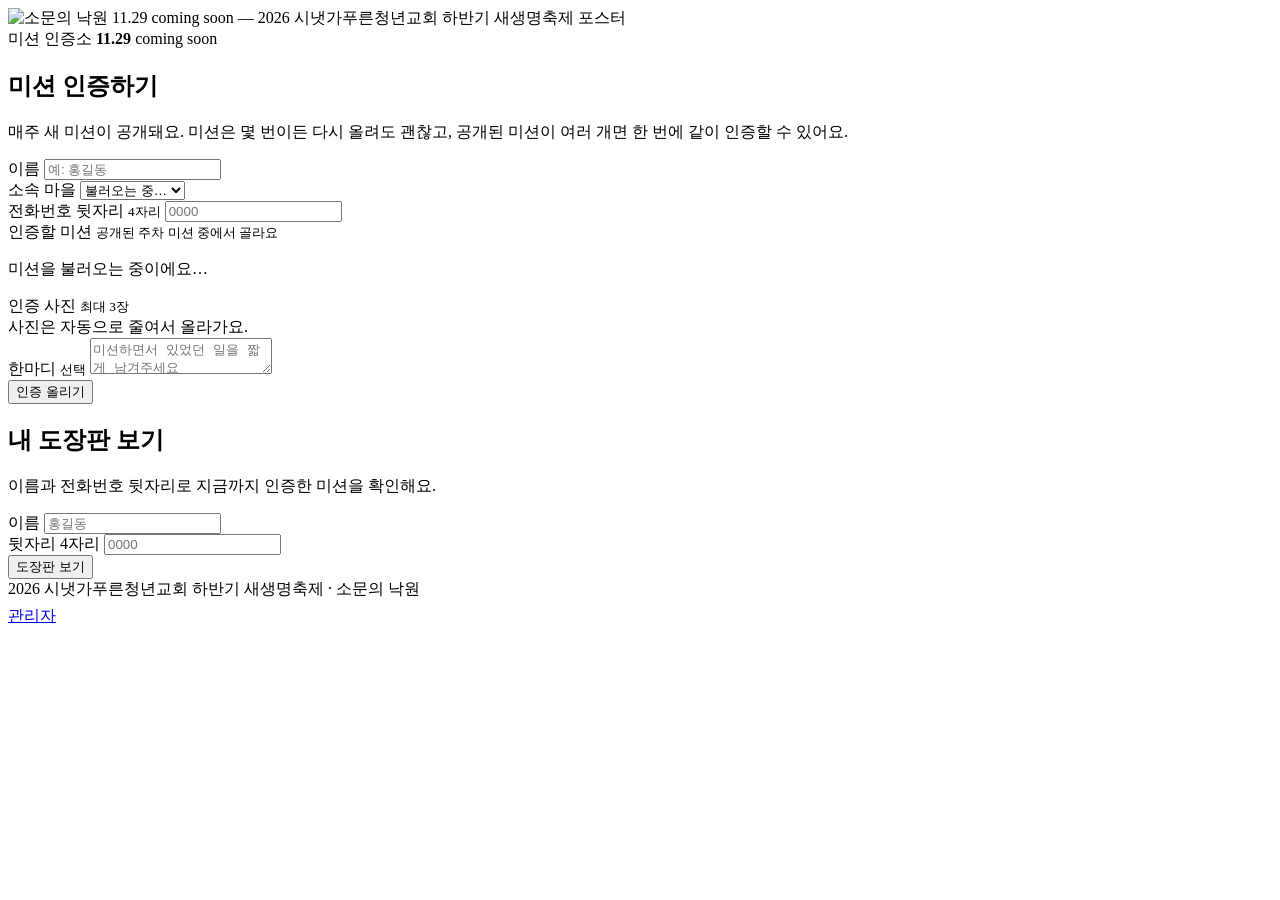
==== index.html @ 352de070 "Add files via upload" ====
<!doctype html>
<html lang="ko">
<head>
<meta charset="utf-8">
<meta name="viewport" content="width=device-width, initial-scale=1, viewport-fit=cover">
<title>소문의 낙원 미션 인증</title>
<meta name="claude:viewport-fit-sides" content="cover">
<meta name="description" content="2026 시냇가푸른청년교회 하반기 새생명축제 '소문의 낙원' 미션 인증">
<meta property="og:title" content="소문의 낙원 미션 인증">
<meta property="og:description" content="새생명축제 미션 사진을 올려 인증해주세요. 11.29 coming soon">
<meta property="og:image" content="assets/poster-sm.jpg">
<meta name="theme-color" content="#2e4a1d">
<link rel="preconnect" href="https://fonts.googleapis.com">
<link rel="preconnect" href="https://fonts.gstatic.com" crossorigin>
<link rel="stylesheet" href="https://fonts.googleapis.com/css2?family=Gaegu:wght@400;700&family=Gowun+Dodum&family=IBM+Plex+Sans+KR:wght@400;600&display=swap">
<link rel="stylesheet" href="assets/style.css">
</head>
<body>

<div class="demo-bar" id="demoBar" hidden>미리보기 모드예요. 올린 내용은 저장되지 않아요.</div>

<header class="hero">
  <img class="hero-poster" src="assets/poster.jpg" alt="소문의 낙원 11.29 coming soon — 2026 시냇가푸른청년교회 하반기 새생명축제 포스터" width="1600" height="900">
  <div class="wrap hero-strip">
    <span class="t">미션 인증소</span>
    <span class="d" id="dday"><b>11.29</b> coming soon</span>
  </div>
</header>

<main class="wrap">

  <h2 class="sec-title"><span id="d-sun"></span>미션 인증하기</h2>
  <p class="sec-lead">매주 새 미션이 공개돼요. 미션은 몇 번이든 다시 올려도 괜찮고, 공개된 미션이 여러 개면 한 번에 같이 인증할 수 있어요.</p>

  <form class="paper" id="form" novalidate>
    <div class="fields">
      <div class="field">
        <label class="label" for="name">이름</label>
        <input class="input" id="name" name="name" autocomplete="name" placeholder="예: 홍길동" maxlength="20" required>
      </div>
      <div class="row-2">
        <div class="field">
          <label class="label" for="village">소속 마을</label>
          <select class="select" id="village" name="village" required>
            <option value="">불러오는 중…</option>
          </select>
          <input class="input" id="villageText" name="villageText" placeholder="마을 이름" maxlength="20" hidden>
        </div>
        <div class="field">
          <label class="label" for="phone4">전화번호 뒷자리 <small>4자리</small></label>
          <input class="input" id="phone4" name="phone4" inputmode="numeric" pattern="[0-9]{4}" maxlength="4" placeholder="0000" autocomplete="off" required>
        </div>
      </div>

      <div class="field">
        <div class="label" id="missionLabel">인증할 미션 <small>공개된 주차 미션 중에서 골라요</small></div>
        <div class="missions" id="missions" role="group" aria-labelledby="missionLabel">
          <p class="hint">미션을 불러오는 중이에요…</p>
        </div>
        <div class="picked-count" id="pickedCount" aria-live="polite"></div>
      </div>

      <div class="field">
        <div class="label" id="photoLabel">인증 사진 <small id="photoMax">최대 3장</small></div>
        <div class="photos" id="photos" aria-labelledby="photoLabel"></div>
        <input type="file" id="fileInput" accept="image/*" multiple hidden>
        <span class="hint">사진은 자동으로 줄여서 올라가요.</span>
      </div>

      <div class="field">
        <label class="label" for="message">한마디 <small>선택</small></label>
        <textarea class="textarea" id="message" name="message" maxlength="200" placeholder="미션하면서 있었던 일을 짧게 남겨주세요"></textarea>
      </div>

      <div class="err-msg" id="formErr" role="alert"></div>
      <button class="btn btn-main" id="submitBtn" type="submit">인증 올리기</button>
    </div>
  </form>

  <section class="paper done" id="done" hidden aria-live="polite">
    <div class="stamp">인증<small>접수 완료</small></div>
    <h3 id="doneTitle">소문이 퍼지고 있어요!</h3>
    <p id="doneText">관리자가 확인하면 승인 도장이 찍혀요.</p>
    <div class="mini-stamps" id="doneStamps"></div>
    <button class="btn" type="button" id="againBtn">다른 미션 또 인증하기</button>
  </section>

  <h2 class="sec-title"><span id="d-crown"></span>내 도장판 보기</h2>
  <p class="sec-lead">이름과 전화번호 뒷자리로 지금까지 인증한 미션을 확인해요.</p>

  <form class="paper" id="myForm" novalidate>
    <div class="fields">
      <div class="row-2">
        <div class="field">
          <label class="label" for="myName">이름</label>
          <input class="input" id="myName" autocomplete="name" placeholder="홍길동" maxlength="20">
        </div>
        <div class="field">
          <label class="label" for="myPhone">뒷자리 4자리</label>
          <input class="input" id="myPhone" inputmode="numeric" maxlength="4" placeholder="0000" autocomplete="off">
        </div>
      </div>
      <button class="btn" type="submit" id="myBtn">도장판 보기</button>
      <div id="myResult"></div>
    </div>
  </form>

</main>

<footer class="foot">
  <div class="wrap">
    <div class="doodles" id="footDoodles"></div>
    <div>2026 시냇가푸른청년교회 하반기 새생명축제 · 소문의 낙원</div>
    <div style="margin-top:6px"><a href="admin.html">관리자</a></div>
  </div>
</footer>

<script src="config.js"></script>
<script src="assets/common.js"></script>
<script src="assets/app.js"></script>
</body>
</html>
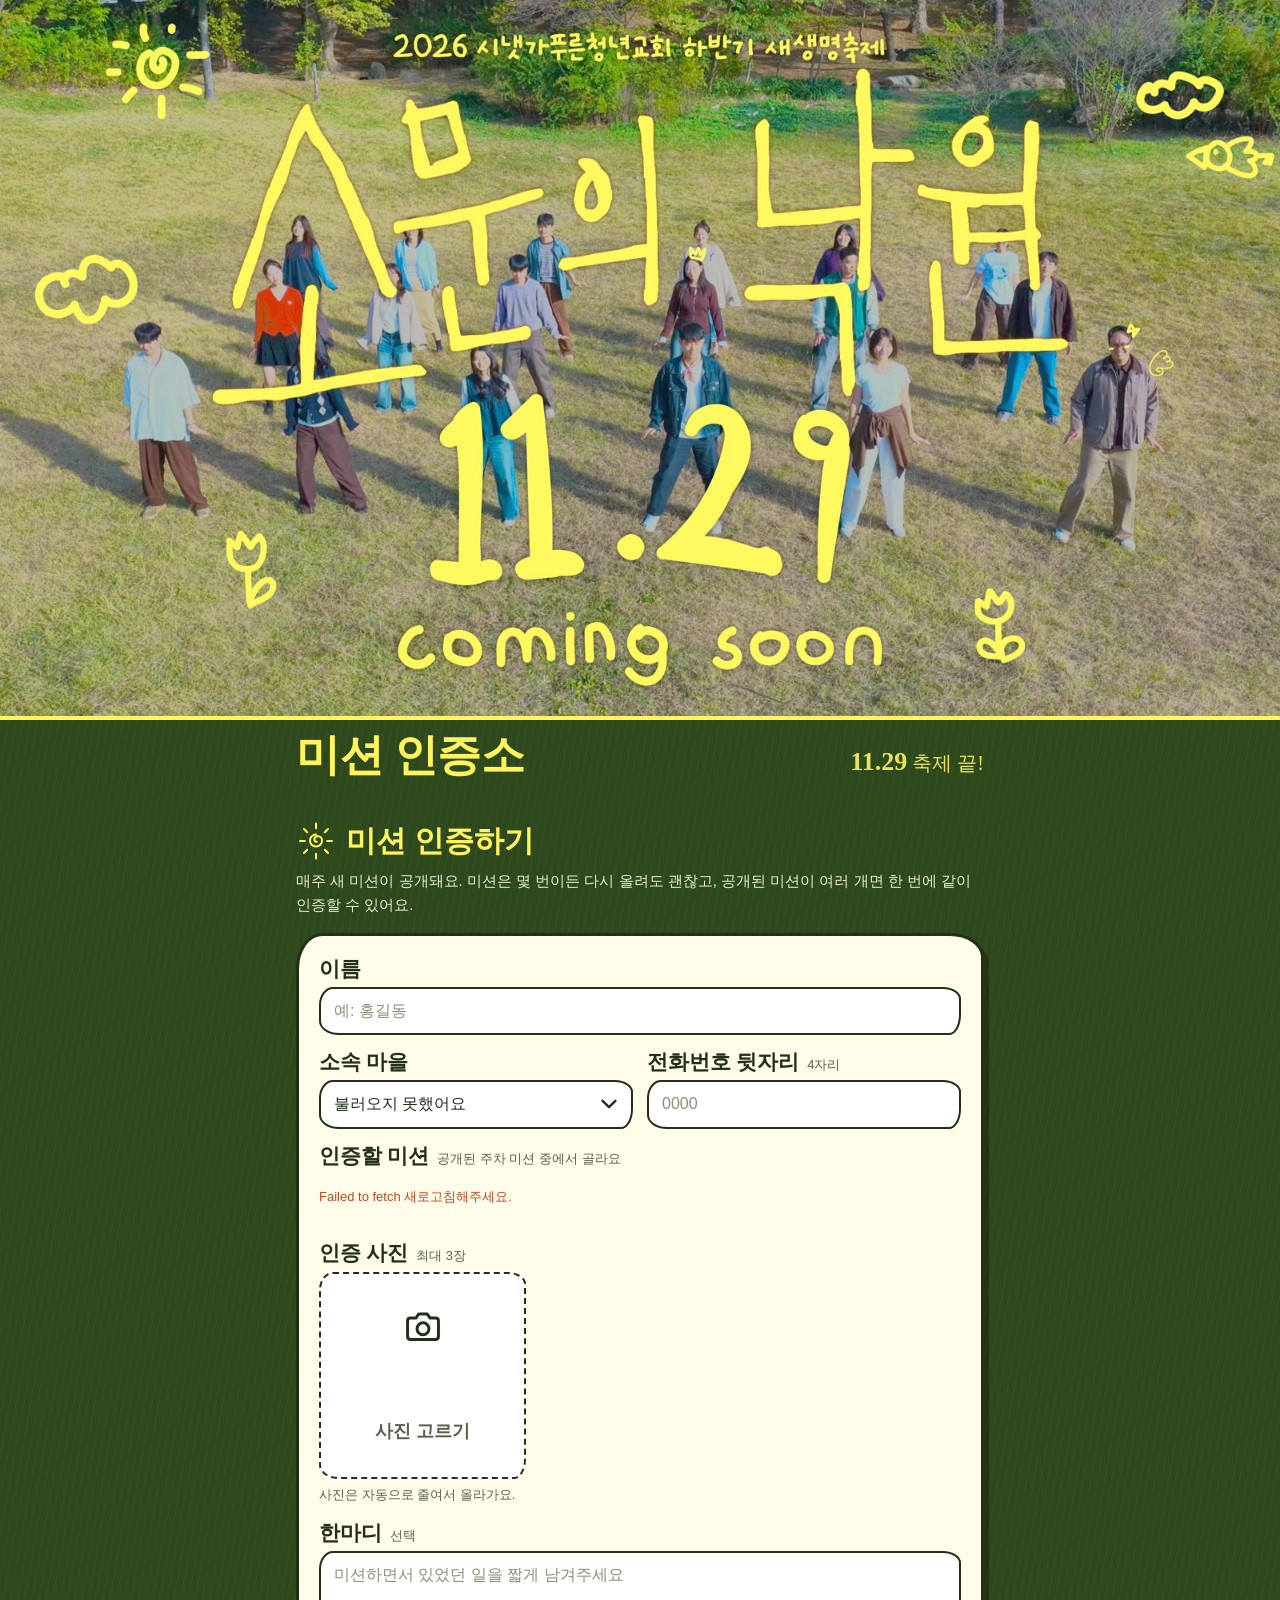
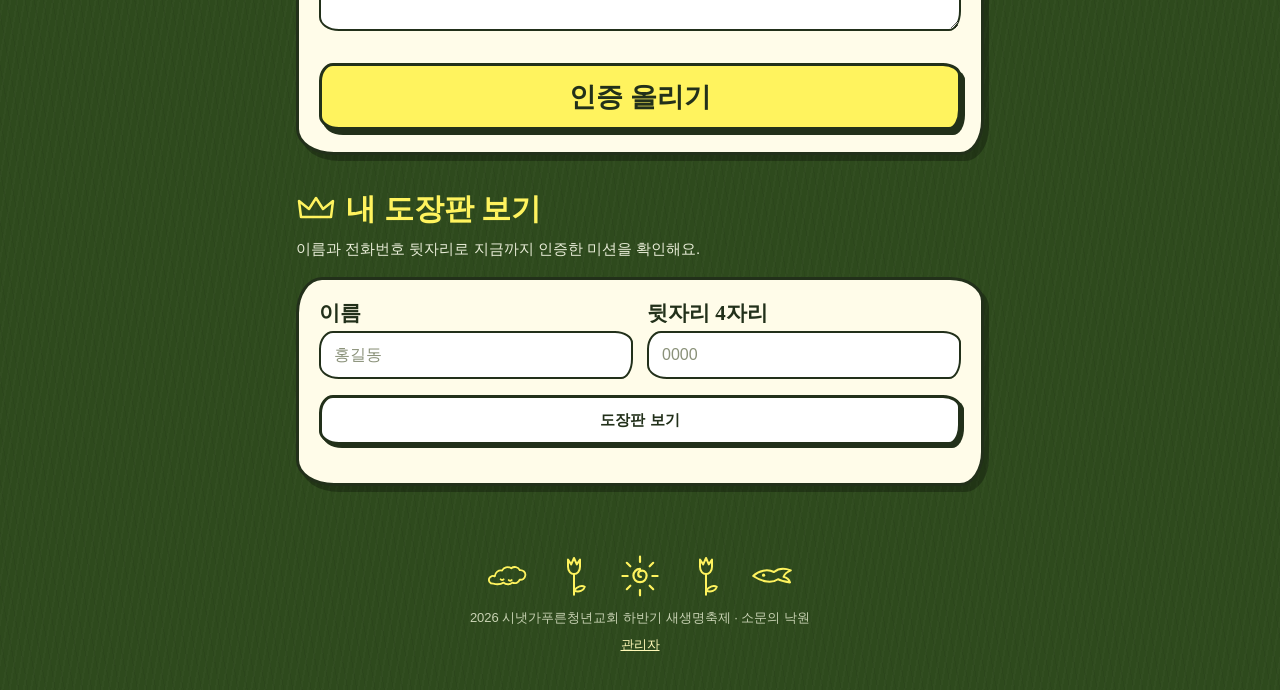
==== commit a0fb1d42: "Add files via upload" ====
--- a/index.html
+++ b/index.html
@@ -8,19 +8,19 @@
 <meta name="description" content="2026 시냇가푸른청년교회 하반기 새생명축제 '소문의 낙원' 미션 인증">
 <meta property="og:title" content="소문의 낙원 미션 인증">
 <meta property="og:description" content="새생명축제 미션 사진을 올려 인증해주세요. 11.29 coming soon">
-<meta property="og:image" content="assets/poster-sm.jpg">
+<meta property="og:image" content="poster-sm.jpg">
 <meta name="theme-color" content="#2e4a1d">
 <link rel="preconnect" href="https://fonts.googleapis.com">
 <link rel="preconnect" href="https://fonts.gstatic.com" crossorigin>
 <link rel="stylesheet" href="https://fonts.googleapis.com/css2?family=Gaegu:wght@400;700&family=Gowun+Dodum&family=IBM+Plex+Sans+KR:wght@400;600&display=swap">
-<link rel="stylesheet" href="assets/style.css">
+<link rel="stylesheet" href="style.css">
 </head>
 <body>
 
 <div class="demo-bar" id="demoBar" hidden>미리보기 모드예요. 올린 내용은 저장되지 않아요.</div>
 
 <header class="hero">
-  <img class="hero-poster" src="assets/poster.jpg" alt="소문의 낙원 11.29 coming soon — 2026 시냇가푸른청년교회 하반기 새생명축제 포스터" width="1600" height="900">
+  <img class="hero-poster" src="poster.jpg" alt="소문의 낙원 11.29 coming soon — 2026 시냇가푸른청년교회 하반기 새생명축제 포스터" width="1600" height="900">
   <div class="wrap hero-strip">
     <span class="t">미션 인증소</span>
     <span class="d" id="dday"><b>11.29</b> coming soon</span>
@@ -116,7 +116,7 @@
 </footer>
 
 <script src="config.js"></script>
-<script src="assets/common.js"></script>
-<script src="assets/app.js"></script>
+<script src="common.js"></script>
+<script src="app.js"></script>
 </body>
 </html>
--- a/style.css
+++ b/style.css
@@ -0,0 +1,417 @@
+/* 소문의 낙원 — 잔디밭 위 노란 마커 낙서.
+   Layout: 포스터 히어로 → 종이 카드(손그림 테두리)가 잔디 위에 놓인 한 줄 흐름. */
+:root {
+  --grass: #2e4a1d;          /* 그늘진 잔디 */
+  --grass-2: #3b5c25;        /* 햇빛 든 잔디 */
+  --grass-line: #4f7231;
+  --marker: #fff35e;         /* 포스터의 노란 마커 */
+  --marker-soft: #fff9b8;
+  --paper: #fffce9;          /* 카드 종이 */
+  --paper-2: #f5f0d2;
+  --ink: #22301a;            /* 진한 잉크 */
+  --ink-2: #56624a;
+  --ink-3: #8a9179;
+  --ok: #2f7d3a;
+  --ok-bg: #dff0d6;
+  --wait: #9a6b00;
+  --wait-bg: #fff1bf;
+  --no: #c4471f;             /* 주황 가디건 */
+  --no-bg: #fbe1d6;
+
+  --font-hand: "Gaegu", "Gamja Flower", "Apple SD Gothic Neo", "Malgun Gothic", cursive;
+  --font-body: "Gowun Dodum", "Apple SD Gothic Neo", "Malgun Gothic", "Noto Sans KR", sans-serif;
+  --font-data: "IBM Plex Sans KR", "Apple SD Gothic Neo", "Malgun Gothic", sans-serif;
+
+  --sketch: 26px 34px 24px 38px / 36px 24px 34px 26px;
+  --sketch-sm: 14px 18px 12px 20px / 18px 12px 20px 14px;
+  color-scheme: light;
+}
+
+* { box-sizing: border-box; }
+[hidden] { display: none !important; }
+html { -webkit-text-size-adjust: 100%; }
+body {
+  margin: 0;
+  background-color: var(--grass);
+  background-image:
+    radial-gradient(1200px 500px at 20% -10%, rgba(255, 243, 94, .10), transparent 60%),
+    repeating-linear-gradient(100deg, rgba(255,255,255,.018) 0 2px, transparent 2px 7px),
+    repeating-linear-gradient(80deg, rgba(0,0,0,.05) 0 1px, transparent 1px 9px);
+  color: var(--ink);
+  font-family: var(--font-body);
+  font-size: 16px;
+  line-height: 1.6;
+}
+img { max-width: 100%; display: block; }
+button, input, select, textarea { font: inherit; color: inherit; }
+:focus-visible { outline: 3px dashed var(--marker); outline-offset: 3px; }
+
+.wrap {
+  width: 100%;
+  max-width: 720px;
+  margin: 0 auto;
+  padding-left: max(16px, env(safe-area-inset-left, 0px));
+  padding-right: max(16px, env(safe-area-inset-right, 0px));
+}
+
+/* ---------- 데모 배너 ---------- */
+.demo-bar {
+  background: var(--marker);
+  color: var(--ink);
+  font-size: 13px;
+  text-align: center;
+  padding-block: 6px;
+  padding-left: max(16px, env(safe-area-inset-left, 0px));
+  padding-right: max(16px, env(safe-area-inset-right, 0px));
+}
+
+/* ---------- 히어로 ---------- */
+.hero { position: relative; }
+.hero-poster {
+  width: 100%;
+  height: auto;
+  aspect-ratio: 16 / 9;
+  max-width: 100%;
+  object-fit: cover;
+  border-bottom: 4px solid var(--marker);
+}
+.hero-strip {
+  display: flex;
+  flex-wrap: wrap;
+  align-items: baseline;
+  justify-content: space-between;
+  gap: 4px 16px;
+  padding-block: 14px 4px;
+  color: var(--marker);
+  font-family: var(--font-hand);
+}
+.hero-strip .t { font-size: clamp(30px, 7vw, 44px); font-weight: 700; line-height: 1; letter-spacing: -.5px; }
+.hero-strip .d { font-size: 20px; opacity: .9; }
+.hero-strip .d b { font-size: 26px; }
+
+/* ---------- 낙서 ---------- */
+.doodle { color: var(--marker); display: inline-block; pointer-events: none; }
+.doodle svg { width: 100%; height: 100%; display: block; overflow: visible; }
+
+/* ---------- 섹션 제목 ---------- */
+.sec-title {
+  display: flex;
+  align-items: center;
+  gap: 10px;
+  margin: 34px 0 14px;
+  font-family: var(--font-hand);
+  font-weight: 700;
+  font-size: 30px;
+  line-height: 1.1;
+  color: var(--marker);
+  text-wrap: balance;
+}
+.sec-title .doodle { width: 40px; height: 40px; flex: none; }
+.sec-lead { color: #e9edd8; margin: -6px 0 16px; font-size: 15px; }
+
+/* ---------- 종이 카드 ---------- */
+.paper {
+  background: var(--paper);
+  border: 3px solid var(--ink);
+  border-radius: var(--sketch);
+  box-shadow: 5px 6px 0 rgba(0, 0, 0, .28);
+  padding: 22px 20px;
+}
+.paper + .paper { margin-top: 18px; }
+
+/* ---------- 폼 ---------- */
+.field { display: grid; gap: 6px; }
+.fields { display: grid; gap: 16px; }
+.row-2 { display: grid; grid-template-columns: 1fr 1fr; gap: 14px; }
+@media (max-width: 460px) { .row-2 { grid-template-columns: 1fr; } }
+.label {
+  font-family: var(--font-hand);
+  font-weight: 700;
+  font-size: 21px;
+  line-height: 1.1;
+  display: flex;
+  align-items: baseline;
+  gap: 8px;
+}
+.label small { font-family: var(--font-body); font-weight: 400; font-size: 13px; color: var(--ink-2); }
+.input, .select, .textarea {
+  width: 100%;
+  min-width: 0;
+  background: #fff;
+  color: var(--ink);
+  border: 2.5px solid var(--ink);
+  border-radius: var(--sketch-sm);
+  padding: 11px 13px;
+  font-size: 16px;
+  line-height: 1.4;
+  appearance: none;
+}
+.select {
+  background-image: url("data:image/svg+xml,%3Csvg xmlns='http://www.w3.org/2000/svg' viewBox='0 0 20 12'%3E%3Cpath d='M2 2 L10 10 L18 2' fill='none' stroke='%2322301a' stroke-width='3' stroke-linecap='round' stroke-linejoin='round'/%3E%3C/svg%3E");
+  background-repeat: no-repeat;
+  background-position: right 14px center;
+  background-size: 16px 10px;
+  padding-right: 40px;
+}
+.textarea { min-height: 80px; resize: vertical; }
+.input::placeholder, .textarea::placeholder { color: var(--ink-3); }
+.input:focus, .select:focus, .textarea:focus { outline: none; box-shadow: 0 0 0 4px var(--marker); }
+.hint { font-size: 13px; color: var(--ink-2); }
+.err-msg { font-size: 13px; color: var(--no); min-height: 0; }
+
+/* ---------- 미션 타일 ---------- */
+.missions { display: grid; gap: 10px; }
+.mission {
+  position: relative;
+  display: grid;
+  grid-template-columns: 52px 1fr 28px;
+  align-items: center;
+  gap: 12px;
+  padding: 12px 14px;
+  background: #fff;
+  border: 2.5px solid var(--ink);
+  border-radius: var(--sketch-sm);
+  cursor: pointer;
+  transition: transform .15s ease, background-color .15s ease;
+  user-select: none;
+}
+.mission:nth-child(odd) { transform: rotate(-.4deg); }
+.mission:nth-child(even) { transform: rotate(.35deg); }
+.mission:hover { transform: rotate(0) translateY(-1px); }
+.mission input { position: absolute; opacity: 0; pointer-events: none; }
+.mission .num {
+  width: 52px; height: 52px;
+  display: grid; place-items: center;
+  font-family: var(--font-hand);
+  font-weight: 700;
+  font-size: 32px;
+  line-height: 1;
+  border: 2.5px solid var(--ink);
+  border-radius: 50% 46% 52% 48% / 48% 52% 46% 50%;
+  background: var(--paper);
+}
+.mission .txt { min-width: 0; }
+.mission .wk { display: block; font-size: 12px; font-weight: 700; letter-spacing: .3px; color: var(--ink-2); line-height: 1.2; margin-bottom: 2px; }
+.mission .mt { font-weight: 700; font-size: 16px; line-height: 1.35; }
+.mission .md { font-size: 13.5px; color: var(--ink-2); line-height: 1.45; margin-top: 2px; }
+.mission .chk {
+  width: 28px; height: 28px;
+  border: 2.5px solid var(--ink);
+  border-radius: 7px 9px 6px 10px;
+  display: grid; place-items: center;
+  background: #fff;
+}
+.mission .chk svg { width: 20px; height: 20px; opacity: 0; transform: scale(.4); transition: .18s ease; }
+.mission.on { background: var(--marker); }
+.mission.on .num { background: var(--ink); color: var(--marker); }
+.mission.on .chk { background: var(--ink); }
+.mission.on .chk svg { opacity: 1; transform: scale(1); color: var(--marker); }
+.mission:has(input:focus-visible) { outline: 3px dashed var(--ink); outline-offset: 3px; }
+.mission.locked {
+  cursor: not-allowed;
+  border-style: dashed;
+  border-color: var(--ink-3);
+  color: var(--ink-3);
+  background: repeating-linear-gradient(135deg, var(--paper) 0 10px, var(--paper-2) 10px 20px);
+}
+.mission.locked:hover { transform: none; }
+.mission.locked .num { border-color: var(--ink-3); border-style: dashed; background: transparent; }
+.mission.locked .wk, .mission.locked .md { color: var(--ink-3); }
+.mission.locked .chk { border: 0; background: transparent; }
+.mission.locked .chk .doodle { color: var(--ink-3); width: 26px; height: 30px; }
+.picked-count { font-family: var(--font-hand); font-size: 19px; font-weight: 700; }
+
+/* ---------- 사진 ---------- */
+.photos { display: grid; grid-template-columns: repeat(3, minmax(0, 1fr)); gap: 10px; }
+.slot {
+  position: relative;
+  aspect-ratio: 1 / 1;
+  max-width: 100%;
+  border: 2.5px dashed var(--ink);
+  border-radius: var(--sketch-sm);
+  background: #fff;
+  overflow: hidden;
+}
+.slot.add {
+  display: grid;
+  place-items: center;
+  cursor: pointer;
+  color: var(--ink-2);
+  text-align: center;
+  font-family: var(--font-hand);
+  font-size: 18px;
+  font-weight: 700;
+  line-height: 1.1;
+}
+.slot.add:hover { background: var(--marker-soft); }
+.slot.add .doodle { color: var(--ink); width: 38px; height: 38px; margin: 0 auto 4px; }
+.slot img { width: 100%; height: 100%; object-fit: cover; }
+.slot.filled { border-style: solid; }
+.slot .x {
+  position: absolute; top: 6px; right: 6px;
+  width: 30px; height: 30px;
+  border-radius: 50%;
+  border: 2px solid var(--ink);
+  background: var(--paper);
+  color: var(--ink);
+  display: grid; place-items: center;
+  cursor: pointer;
+  font-size: 18px; line-height: 1;
+}
+.slot .busy { position: absolute; inset: 0; display: grid; place-items: center; background: rgba(255,252,233,.8); font-size: 13px; }
+
+/* ---------- 버튼 ---------- */
+.btn {
+  display: inline-flex;
+  align-items: center;
+  justify-content: center;
+  gap: 8px;
+  border: 3px solid var(--ink);
+  border-radius: var(--sketch-sm);
+  background: #fff;
+  color: var(--ink);
+  padding: 10px 18px;
+  font-weight: 700;
+  font-size: 15px;
+  cursor: pointer;
+  text-decoration: none;
+  box-shadow: 3px 3px 0 var(--ink);
+  transition: transform .1s ease, box-shadow .1s ease;
+}
+.btn:active { transform: translate(2px, 2px); box-shadow: 1px 1px 0 var(--ink); }
+.btn[disabled] { opacity: .55; cursor: not-allowed; }
+.btn-main {
+  width: 100%;
+  background: var(--marker);
+  font-family: var(--font-hand);
+  font-size: 27px;
+  padding: 10px 18px 8px;
+  box-shadow: 4px 5px 0 var(--ink);
+}
+.btn-ghost { background: transparent; color: var(--marker); border-color: var(--marker); box-shadow: 3px 3px 0 rgba(0,0,0,.35); }
+.btn-sm { padding: 6px 12px; font-size: 14px; box-shadow: 2px 2px 0 var(--ink); }
+
+/* ---------- 완료 화면 ---------- */
+.done { text-align: center; padding: 34px 20px 28px; }
+.stamp {
+  width: 170px; height: 170px;
+  margin: 0 auto 16px;
+  border: 5px solid var(--no);
+  color: var(--no);
+  border-radius: 50%;
+  display: grid; place-items: center;
+  font-family: var(--font-hand);
+  font-weight: 700;
+  font-size: 36px;
+  line-height: 1;
+  transform: rotate(-12deg);
+  box-shadow: inset 0 0 0 5px var(--paper), inset 0 0 0 8px var(--no);
+  animation: stampIn .45s cubic-bezier(.2, 1.6, .4, 1) both;
+}
+.stamp small { display: block; font-size: 18px; margin-top: 4px; }
+@keyframes stampIn { from { transform: rotate(-12deg) scale(1.8); opacity: 0; } to { transform: rotate(-12deg) scale(1); opacity: 1; } }
+.done h3 { font-family: var(--font-hand); font-size: 32px; margin: 0 0 4px; line-height: 1.15; }
+.done p { margin: 0 0 18px; color: var(--ink-2); }
+.done .mini-stamps { display: flex; gap: 8px; justify-content: center; flex-wrap: wrap; margin-bottom: 20px; }
+
+/* ---------- 미션 도장 판 (내 현황) ---------- */
+.board { display: grid; grid-template-columns: repeat(5, minmax(0, 1fr)); gap: 8px; }
+.cell {
+  aspect-ratio: 1 / 1;
+  max-width: 100%;
+  border: 2.5px solid var(--ink);
+  border-radius: 50% 46% 52% 48% / 48% 52% 46% 50%;
+  display: grid; place-items: center;
+  font-family: var(--font-hand);
+  font-weight: 700;
+  font-size: clamp(22px, 6vw, 32px);
+  background: #fff;
+  position: relative;
+  color: var(--ink-3);
+}
+.cell small { font-size: .45em; margin-left: 1px; align-self: end; margin-bottom: 30%; }
+.cell { grid-auto-flow: column; }
+.cell.ok { background: var(--marker); color: var(--ink); }
+.cell.locked { border-style: dashed; border-color: var(--ink-3); background: transparent; }
+.cell.locked .doodle { color: var(--ink-3); width: 38%; height: 44%; }
+.cell.wait { background: var(--paper-2); color: var(--ink); border-style: dashed; }
+.cell .tag {
+  position: absolute; bottom: -9px; left: 50%; transform: translateX(-50%);
+  font-family: var(--font-body); font-weight: 700; font-size: 11px;
+  padding: 0 6px; border-radius: 8px; background: var(--ink); color: var(--marker);
+  white-space: nowrap;
+}
+.cell.wait .tag { background: var(--wait-bg); color: var(--wait); border: 1.5px solid var(--wait); }
+.board-legend { display: flex; flex-wrap: wrap; gap: 6px 14px; font-size: 13px; color: var(--ink-2); margin-top: 18px; }
+.my-list { display: grid; gap: 8px; margin-top: 16px; }
+.my-item { display: flex; flex-wrap: wrap; gap: 6px 10px; align-items: center; font-size: 14px; padding-top: 8px; border-top: 1.5px dashed var(--ink-3); }
+.my-item .when { color: var(--ink-2); font-family: var(--font-data); font-variant-numeric: tabular-nums; }
+
+/* ---------- 상태 배지 ---------- */
+.pill {
+  display: inline-flex; align-items: center; gap: 4px;
+  padding: 1px 10px;
+  border-radius: 999px;
+  font-size: 12.5px; font-weight: 700;
+  border: 1.5px solid currentColor;
+  white-space: nowrap;
+}
+.pill.ok { color: var(--ok); background: var(--ok-bg); }
+.pill.wait { color: var(--wait); background: var(--wait-bg); }
+.pill.no { color: var(--no); background: var(--no-bg); }
+.mchip {
+  display: inline-grid; place-items: center;
+  min-width: 28px; height: 28px; padding: 0 9px;
+  border: 2px solid var(--ink);
+  border-radius: 50% 46% 52% 48% / 48% 52% 46% 50%;
+  background: var(--marker);
+  font-family: var(--font-hand); font-weight: 700; font-size: 18px; line-height: 1;
+}
+.mchip.off { background: #fff; color: var(--ink-3); border-color: var(--ink-3); }
+
+/* ---------- 푸터 ---------- */
+.foot {
+  margin: 46px 0 0;
+  padding-block: 22px 34px;
+  text-align: center;
+  color: #c9d3b4;
+  font-size: 13px;
+  position: relative;
+}
+.foot .doodles { display: flex; justify-content: center; gap: 22px; margin-bottom: 10px; }
+.foot .doodles .doodle { width: 44px; height: 44px; }
+.foot a { color: var(--marker-soft); }
+
+/* ---------- 토스트 ---------- */
+.toast {
+  position: fixed;
+  left: 50%;
+  bottom: calc(18px + env(safe-area-inset-bottom, 0px));
+  transform: translateX(-50%) translateY(20px);
+  max-width: calc(100% - 32px);
+  background: var(--ink);
+  color: var(--marker);
+  padding: 10px 18px;
+  border-radius: var(--sketch-sm);
+  font-weight: 700;
+  font-size: 15px;
+  opacity: 0;
+  pointer-events: none;
+  transition: .25s ease;
+  z-index: 50;
+  box-shadow: 0 6px 18px rgba(0,0,0,.35);
+}
+.toast.show { opacity: 1; transform: translateX(-50%) translateY(0); }
+.toast.bad { background: var(--no); color: #fff; }
+
+.spin {
+  width: 18px; height: 18px; border-radius: 50%;
+  border: 3px solid currentColor; border-right-color: transparent;
+  animation: spin .8s linear infinite;
+  display: inline-block;
+}
+@keyframes spin { to { transform: rotate(360deg); } }
+
+@media (prefers-reduced-motion: reduce) {
+  *, *::before, *::after { animation-duration: .01ms !important; transition-duration: .01ms !important; }
+}
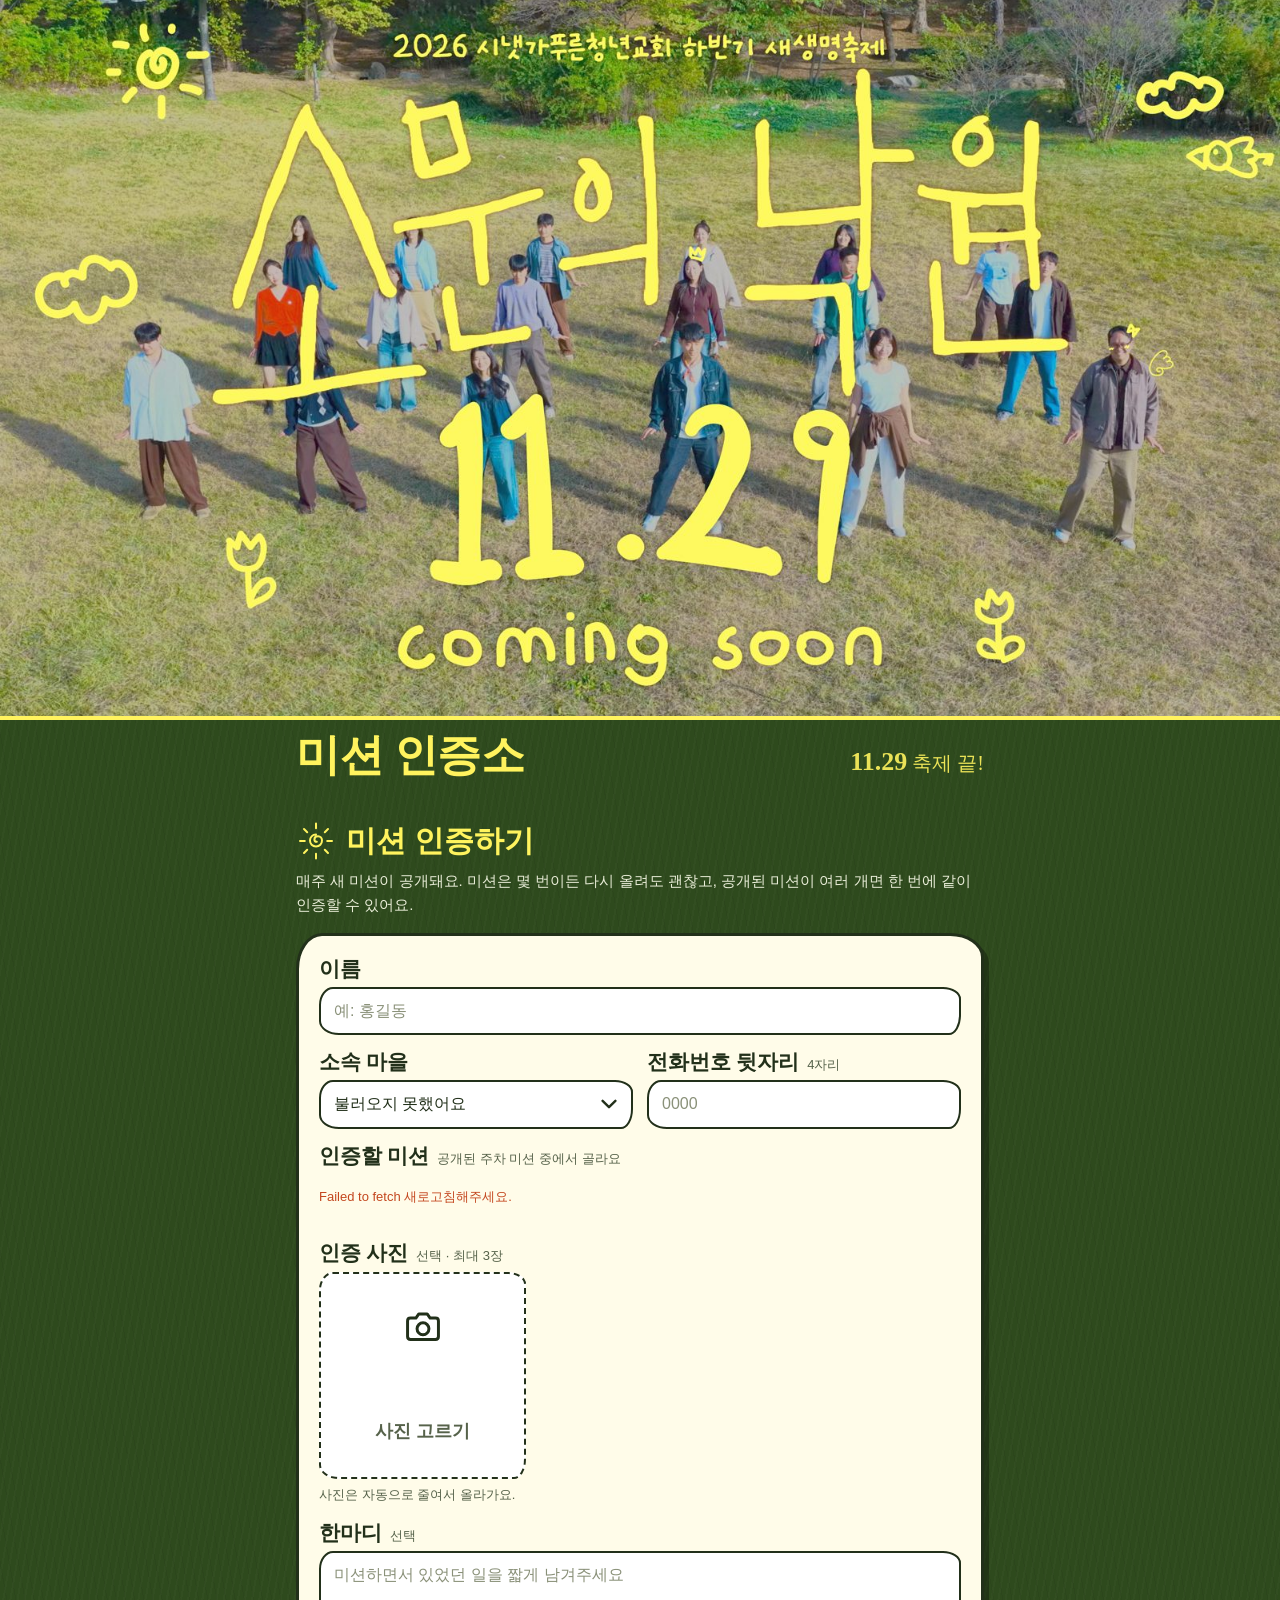
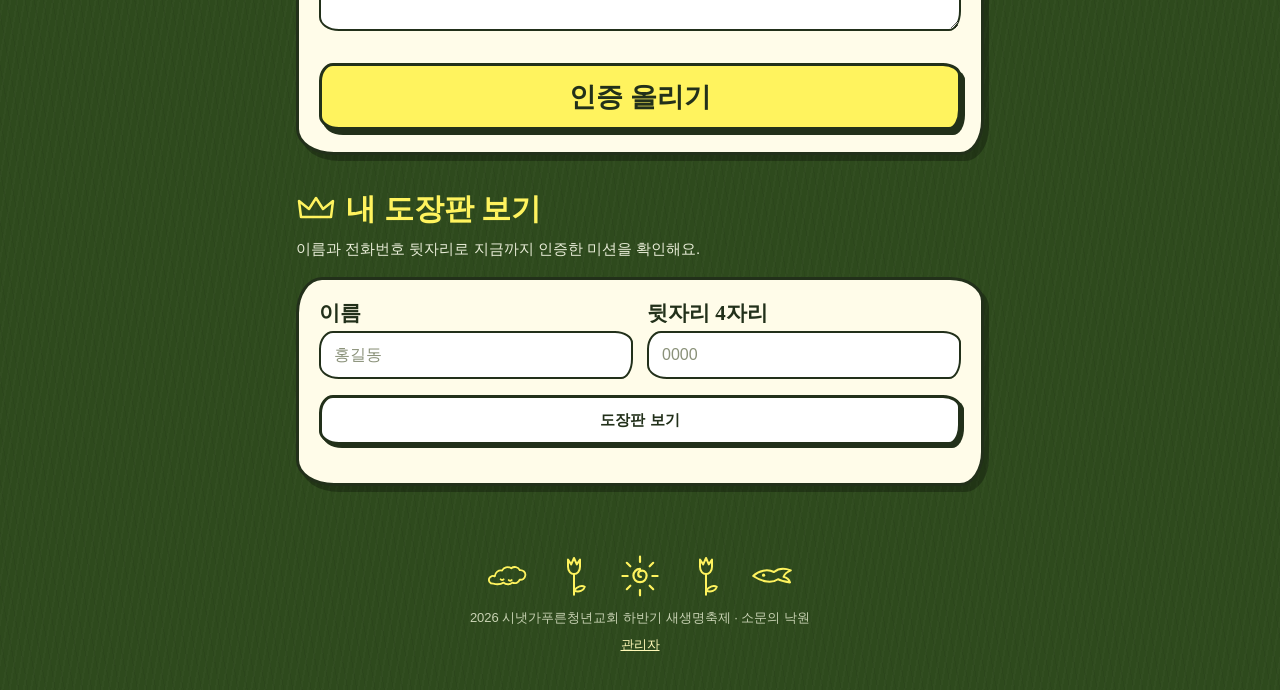
==== commit 7e09cb3a: "Add files via upload" ====
--- a/index.html
+++ b/index.html
@@ -61,7 +61,7 @@
       </div>
 
       <div class="field">
-        <div class="label" id="photoLabel">인증 사진 <small id="photoMax">최대 3장</small></div>
+        <div class="label" id="photoLabel">인증 사진 <small id="photoMax">선택 · 최대 3장</small></div>
         <div class="photos" id="photos" aria-labelledby="photoLabel"></div>
         <input type="file" id="fileInput" accept="image/*" multiple hidden>
         <span class="hint">사진은 자동으로 줄여서 올라가요.</span>
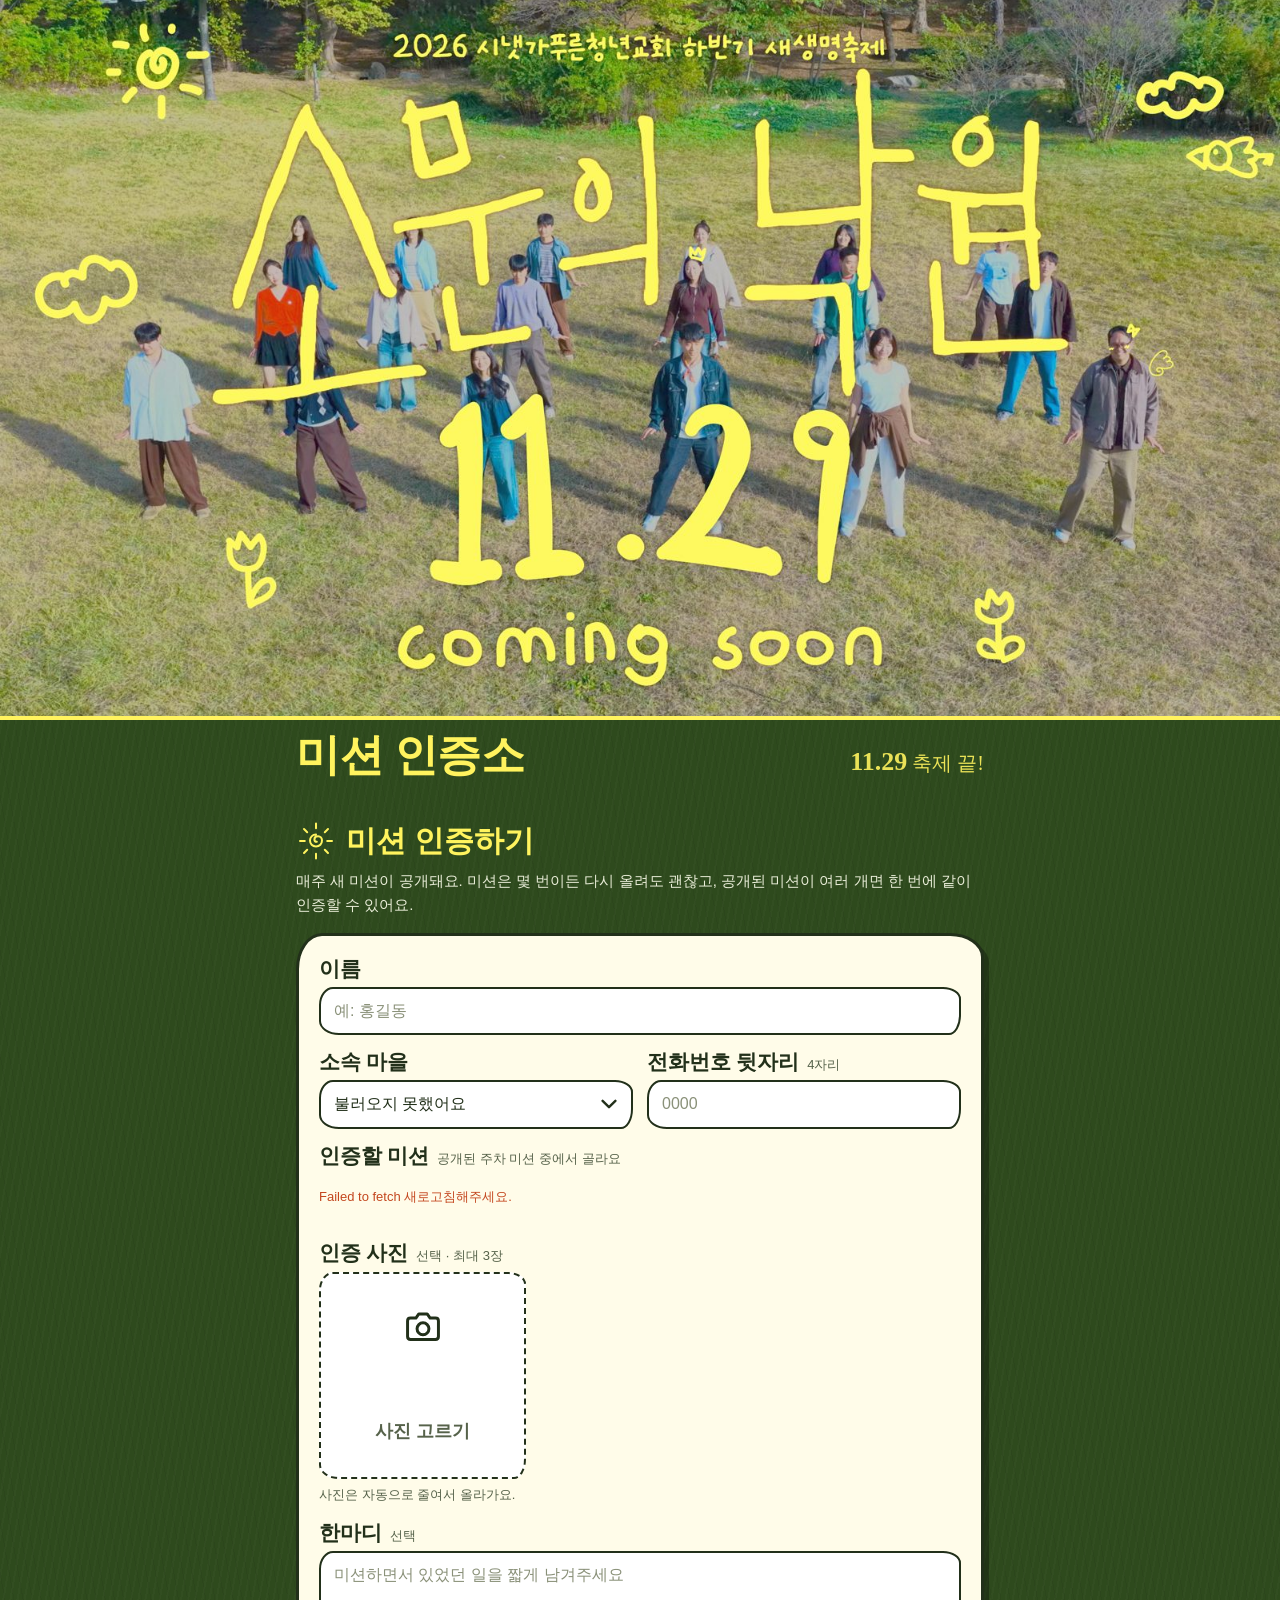
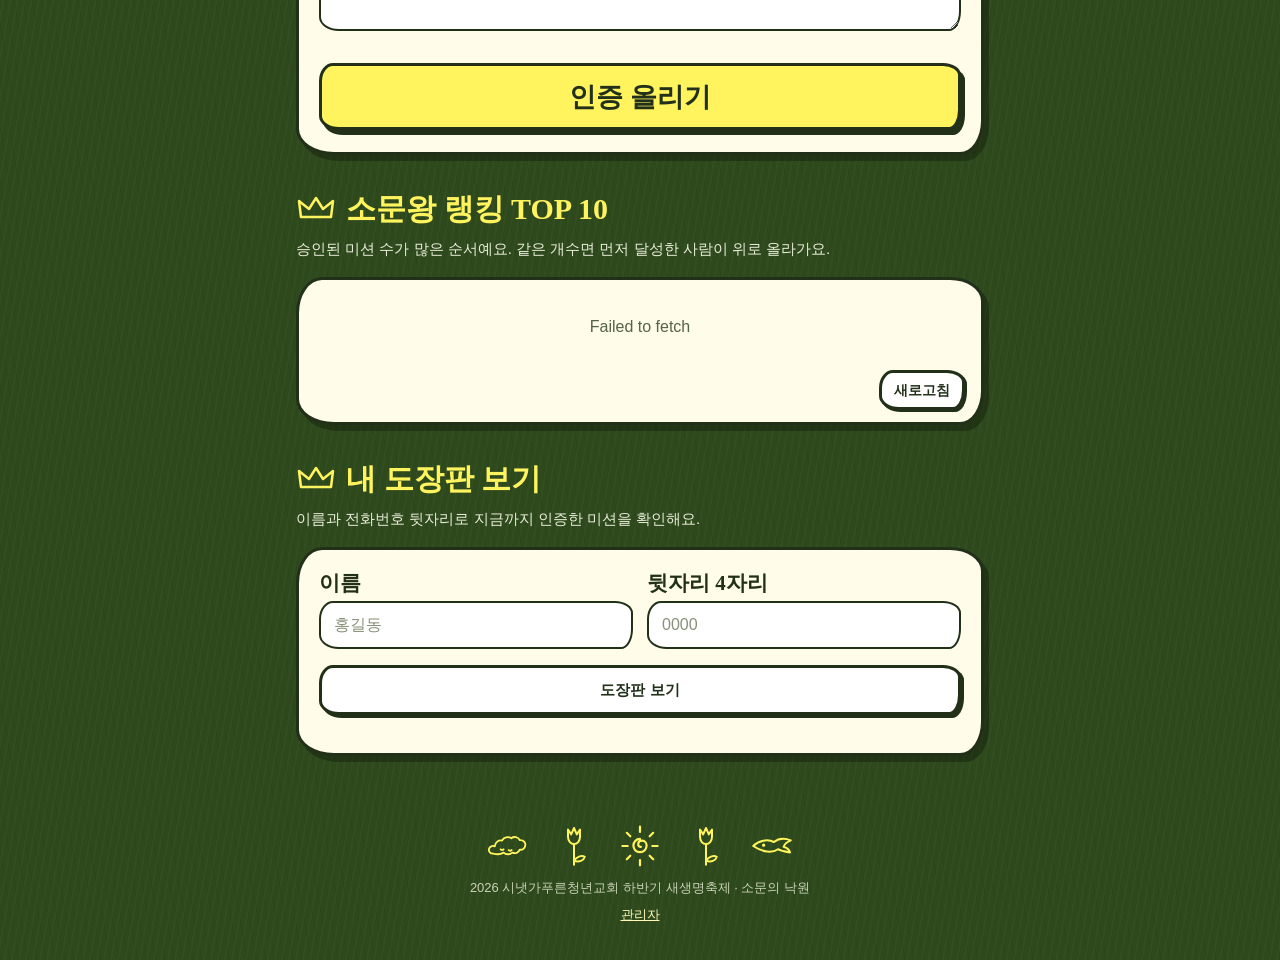
==== commit fefb1f2e: "Add files via upload" ====
--- a/index.html
+++ b/index.html
@@ -13,7 +13,7 @@
 <link rel="preconnect" href="https://fonts.googleapis.com">
 <link rel="preconnect" href="https://fonts.gstatic.com" crossorigin>
 <link rel="stylesheet" href="https://fonts.googleapis.com/css2?family=Gaegu:wght@400;700&family=Gowun+Dodum&family=IBM+Plex+Sans+KR:wght@400;600&display=swap">
-<link rel="stylesheet" href="style.css">
+<link rel="stylesheet" href="style.css?v=11">
 </head>
 <body>
 
@@ -78,11 +78,21 @@
   </form>
 
   <section class="paper done" id="done" hidden aria-live="polite">
-    <div class="stamp">인증<small>접수 완료</small></div>
-    <h3 id="doneTitle">소문이 퍼지고 있어요!</h3>
+    <div class="stamp"><img src="stamp.png?v=11" alt="참 잘했어요 도장 — 엄지척 하는 양, 소문의 낙원" width="600" height="600"></div>
+    <h3 id="doneTitle">인증이 접수됐어요!</h3>
     <p id="doneText">관리자가 확인하면 승인 도장이 찍혀요.</p>
     <div class="mini-stamps" id="doneStamps"></div>
     <button class="btn" type="button" id="againBtn">다른 미션 또 인증하기</button>
+  </section>
+
+  <h2 class="sec-title"><span id="d-trophy"></span>소문왕 랭킹 TOP 10</h2>
+  <p class="sec-lead">승인된 미션 수가 많은 순서예요. 같은 개수면 먼저 달성한 사람이 위로 올라가요.</p>
+
+  <section class="paper rank" aria-live="polite">
+    <ol class="rank-list" id="rankList">
+      <li class="rank-empty">랭킹을 불러오는 중이에요…</li>
+    </ol>
+    <div class="rank-foot"><span id="rankTime"></span><button class="btn btn-sm" type="button" id="rankBtn">새로고침</button></div>
   </section>
 
   <h2 class="sec-title"><span id="d-crown"></span>내 도장판 보기</h2>
@@ -115,8 +125,8 @@
   </div>
 </footer>
 
-<script src="config.js"></script>
-<script src="common.js"></script>
-<script src="app.js"></script>
+<script src="config.js?v=11"></script>
+<script src="common.js?v=11"></script>
+<script src="app.js?v=11"></script>
 </body>
 </html>
--- a/style.css
+++ b/style.css
@@ -294,22 +294,17 @@
 /* ---------- 완료 화면 ---------- */
 .done { text-align: center; padding: 34px 20px 28px; }
 .stamp {
-  width: 170px; height: 170px;
-  margin: 0 auto 16px;
-  border: 5px solid var(--no);
+  width: 210px; height: 210px;
+  max-width: 100%;
+  margin: 0 auto 14px;
   color: var(--no);
-  border-radius: 50%;
-  display: grid; place-items: center;
-  font-family: var(--font-hand);
-  font-weight: 700;
-  font-size: 36px;
-  line-height: 1;
-  transform: rotate(-12deg);
-  box-shadow: inset 0 0 0 5px var(--paper), inset 0 0 0 8px var(--no);
+  transform: rotate(-10deg);
   animation: stampIn .45s cubic-bezier(.2, 1.6, .4, 1) both;
 }
-.stamp small { display: block; font-size: 18px; margin-top: 4px; }
-@keyframes stampIn { from { transform: rotate(-12deg) scale(1.8); opacity: 0; } to { transform: rotate(-12deg) scale(1); opacity: 1; } }
+.stamp img { width: 100%; height: 100%; display: block; }
+.stamp .st-top { font-family: var(--font-hand); font-weight: 700; font-size: 29px; letter-spacing: 1px; }
+.stamp .st-bot { font-family: var(--font-body); font-weight: 700; font-size: 11.5px; letter-spacing: 2px; }
+@keyframes stampIn { from { transform: rotate(-10deg) scale(1.8); opacity: 0; } to { transform: rotate(-10deg) scale(1); opacity: 1; } }
 .done h3 { font-family: var(--font-hand); font-size: 32px; margin: 0 0 4px; line-height: 1.15; }
 .done p { margin: 0 0 18px; color: var(--ink-2); }
 .done .mini-stamps { display: flex; gap: 8px; justify-content: center; flex-wrap: wrap; margin-bottom: 20px; }
@@ -415,3 +410,55 @@
 @media (prefers-reduced-motion: reduce) {
   *, *::before, *::after { animation-duration: .01ms !important; transition-duration: .01ms !important; }
 }
+
+/* ---------- 랭킹 ---------- */
+:root {
+  --gold: #f5c518; --gold-ink: #6b4e00;
+  --silver: #c9d1d6; --silver-ink: #3f4a52;
+  --bronze: #d9894a; --bronze-ink: #5a2f0e;
+  --rank-gray: #e7e5d8; --rank-gray-ink: #7d8072;
+}
+.rank { padding: 16px 16px 12px; }
+.rank-list { list-style: none; margin: 0; padding: 0; display: grid; gap: 8px; }
+.rank-row {
+  display: grid;
+  grid-template-columns: 44px minmax(0, 1fr) auto;
+  align-items: center;
+  gap: 12px;
+  padding: 8px 14px 8px 8px;
+  border: 2.5px solid var(--ink);
+  border-radius: var(--sketch-sm);
+  background: #fff;
+}
+.rank-no {
+  width: 44px; height: 44px;
+  display: grid; place-items: center;
+  border: 2.5px solid var(--ink);
+  border-radius: 50% 46% 52% 48% / 48% 52% 46% 50%;
+  font-family: var(--font-hand); font-weight: 700; font-size: 28px; line-height: 1;
+  font-variant-numeric: tabular-nums;
+}
+.rank-who { min-width: 0; display: flex; flex-wrap: wrap; align-items: baseline; gap: 2px 8px; }
+.rank-who b { font-size: 16.5px; overflow-wrap: anywhere; }
+.rank-who span { font-size: 13px; color: var(--ink-2); }
+.rank-cnt { font-size: 13px; color: var(--ink-2); white-space: nowrap; }
+.rank-cnt b { font-family: var(--font-hand); font-size: 28px; color: var(--ink); margin-right: 2px; font-variant-numeric: tabular-nums; }
+
+.rank-row.r1 { background: #fff6c7; border-width: 3px; box-shadow: 3px 3px 0 var(--gold-ink); }
+.rank-row.r1 .rank-no { background: var(--gold); color: var(--gold-ink); border-color: var(--gold-ink); width: 50px; height: 50px; font-size: 32px; }
+.rank-row.r2 { background: #f1f4f5; }
+.rank-row.r2 .rank-no { background: var(--silver); color: var(--silver-ink); border-color: var(--silver-ink); }
+.rank-row.r3 { background: #fbeadb; }
+.rank-row.r3 .rank-no { background: var(--bronze); color: var(--bronze-ink); border-color: var(--bronze-ink); }
+.rank-row.r1 .rank-cnt b { color: var(--gold-ink); }
+.rank-row.r2 .rank-cnt b { color: var(--silver-ink); }
+.rank-row.r3 .rank-cnt b { color: var(--bronze-ink); }
+
+.rank-row.rn { background: var(--rank-gray); border-color: var(--rank-gray-ink); border-width: 2px; padding-block: 5px; }
+.rank-row.rn .rank-no { width: 36px; height: 36px; font-size: 22px; background: transparent; color: var(--rank-gray-ink); border-color: var(--rank-gray-ink); border-width: 2px; margin-left: 4px; }
+.rank-row.rn .rank-who b, .rank-row.rn .rank-cnt b { color: var(--rank-gray-ink); }
+.rank-row.rn .rank-who b { font-size: 15px; }
+.rank-row.rn .rank-cnt b { font-size: 22px; }
+
+.rank-empty { text-align: center; padding: 18px 8px; color: var(--ink-2); }
+.rank-foot { display: flex; justify-content: space-between; align-items: center; gap: 10px; margin-top: 12px; font-size: 12.5px; color: var(--ink-2); }
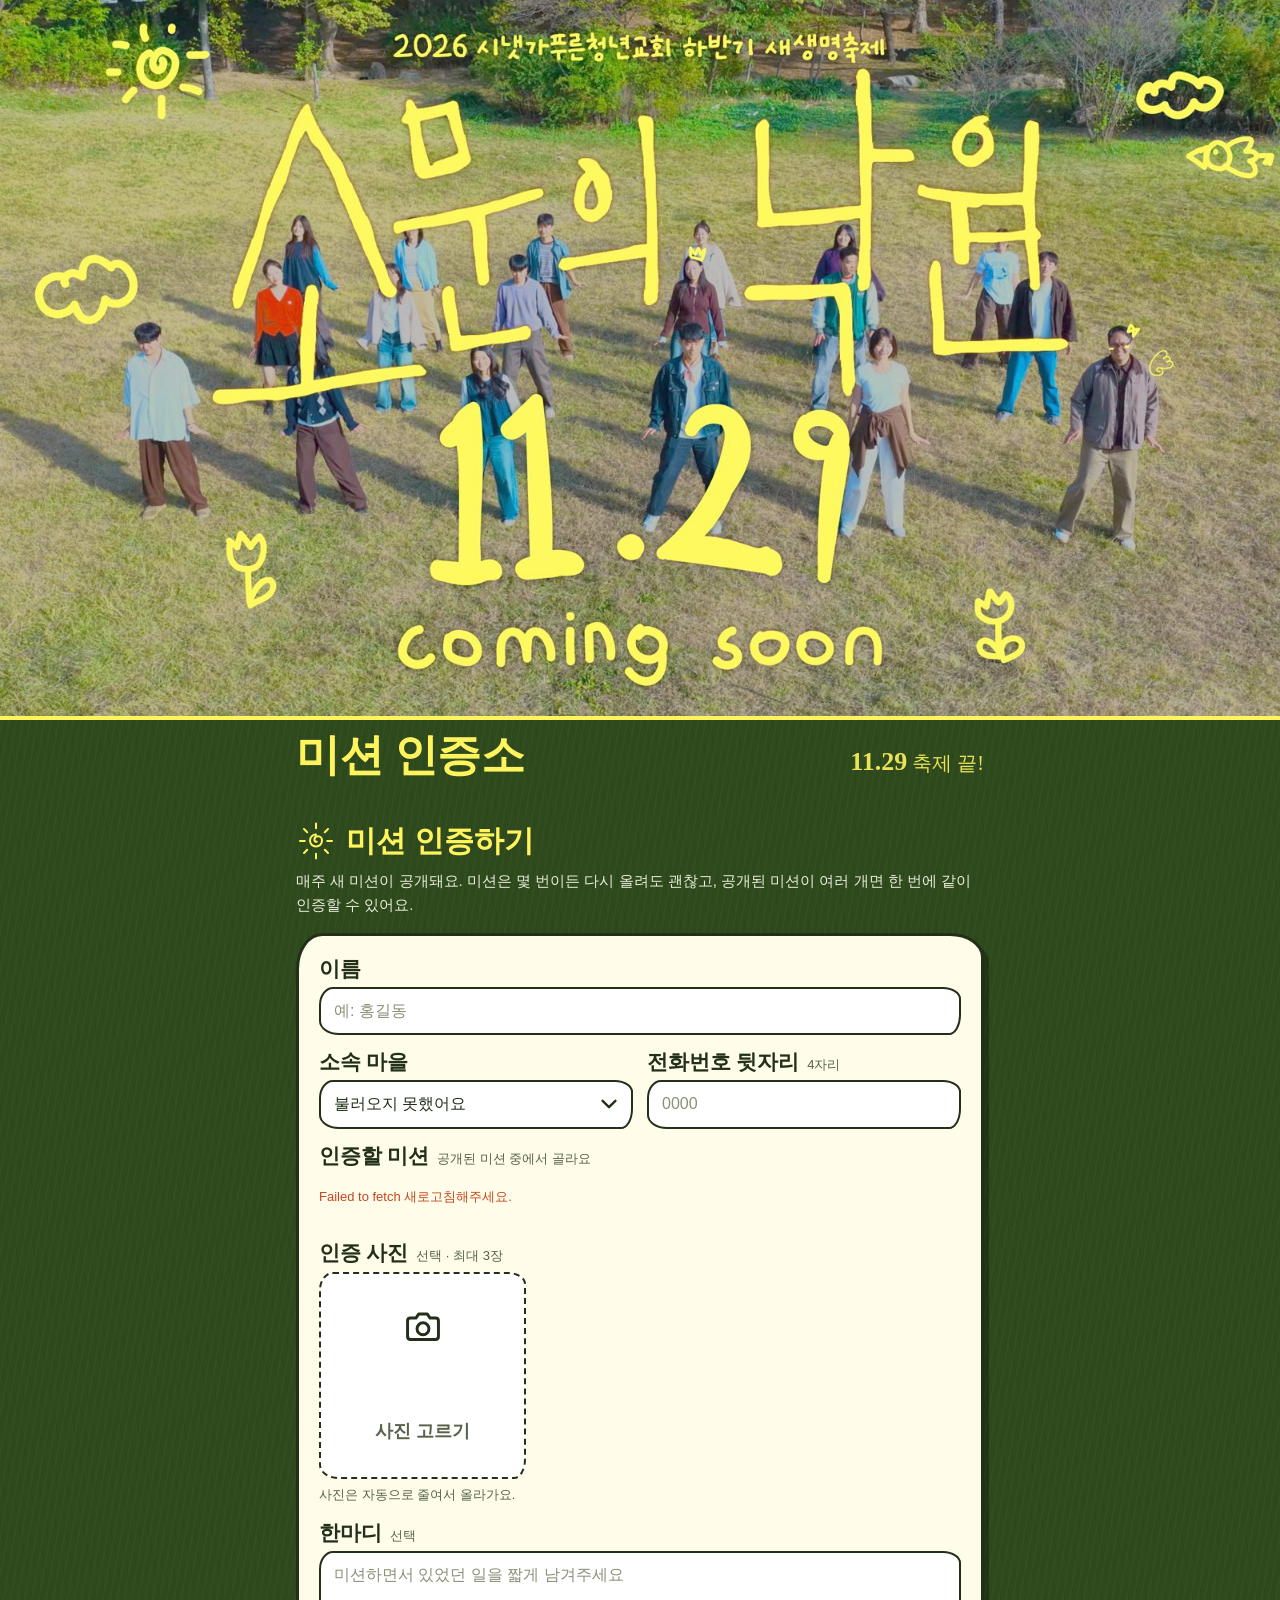
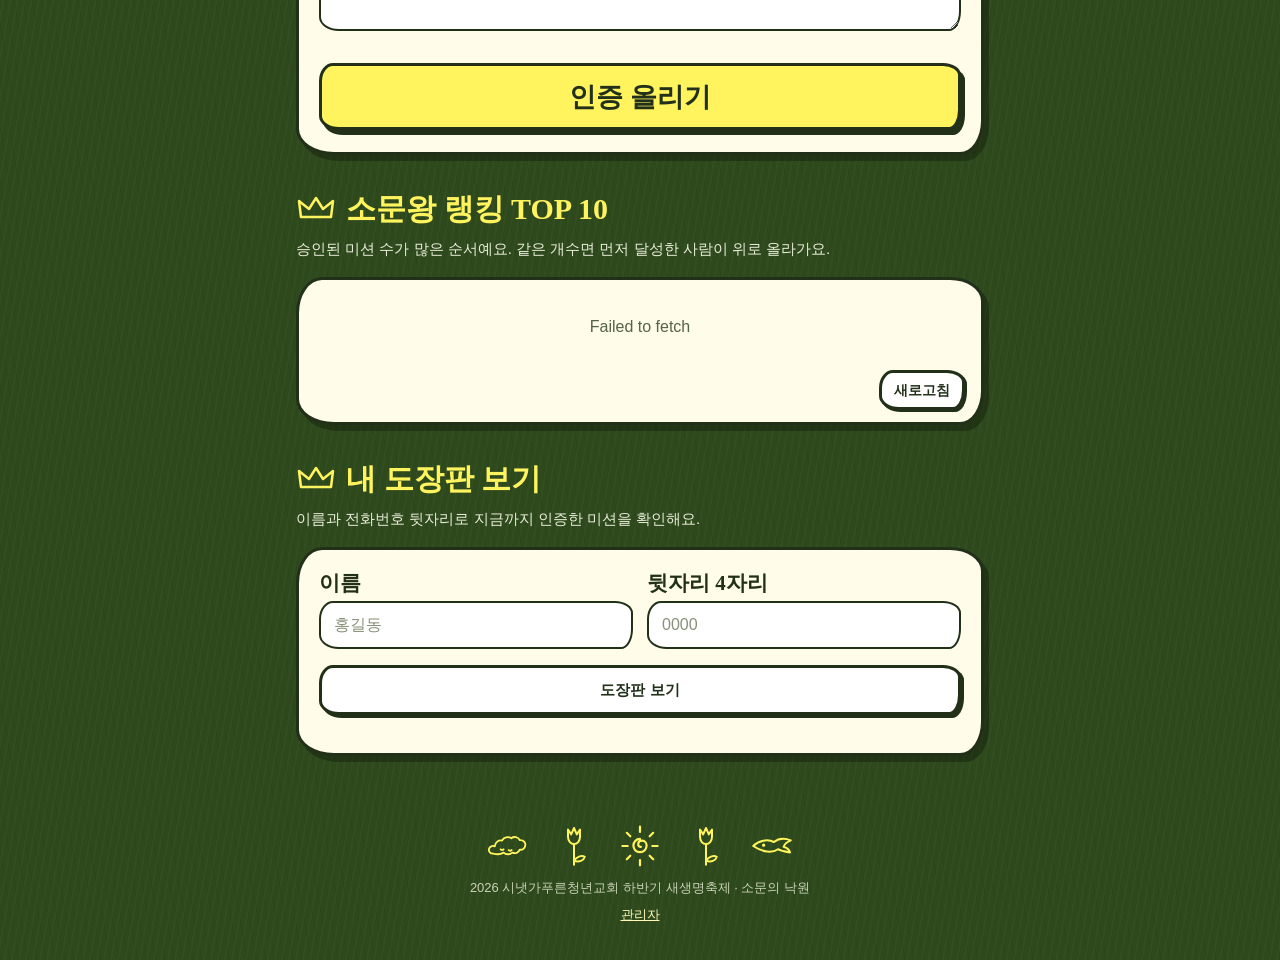
==== commit 6620d03a: "Add files via upload" ====
--- a/index.html
+++ b/index.html
@@ -13,7 +13,7 @@
 <link rel="preconnect" href="https://fonts.googleapis.com">
 <link rel="preconnect" href="https://fonts.gstatic.com" crossorigin>
 <link rel="stylesheet" href="https://fonts.googleapis.com/css2?family=Gaegu:wght@400;700&family=Gowun+Dodum&family=IBM+Plex+Sans+KR:wght@400;600&display=swap">
-<link rel="stylesheet" href="style.css?v=11">
+<link rel="stylesheet" href="style.css?v=12">
 </head>
 <body>
 
@@ -53,7 +53,7 @@
       </div>
 
       <div class="field">
-        <div class="label" id="missionLabel">인증할 미션 <small>공개된 주차 미션 중에서 골라요</small></div>
+        <div class="label" id="missionLabel">인증할 미션 <small>공개된 미션 중에서 골라요</small></div>
         <div class="missions" id="missions" role="group" aria-labelledby="missionLabel">
           <p class="hint">미션을 불러오는 중이에요…</p>
         </div>
@@ -78,7 +78,7 @@
   </form>
 
   <section class="paper done" id="done" hidden aria-live="polite">
-    <div class="stamp"><img src="stamp.png?v=11" alt="참 잘했어요 도장 — 엄지척 하는 양, 소문의 낙원" width="600" height="600"></div>
+    <div class="stamp"><img src="stamp.png?v=12" alt="참 잘했어요 도장 — 엄지척 하는 양, 소문의 낙원" width="600" height="600"></div>
     <h3 id="doneTitle">인증이 접수됐어요!</h3>
     <p id="doneText">관리자가 확인하면 승인 도장이 찍혀요.</p>
     <div class="mini-stamps" id="doneStamps"></div>
@@ -125,8 +125,8 @@
   </div>
 </footer>
 
-<script src="config.js?v=11"></script>
-<script src="common.js?v=11"></script>
-<script src="app.js?v=11"></script>
+<script src="config.js?v=12"></script>
+<script src="common.js?v=12"></script>
+<script src="app.js?v=12"></script>
 </body>
 </html>
--- a/style.css
+++ b/style.css
@@ -462,3 +462,18 @@
 
 .rank-empty { text-align: center; padding: 18px 8px; color: var(--ink-2); }
 .rank-foot { display: flex; justify-content: space-between; align-items: center; gap: 10px; margin-top: 12px; font-size: 12.5px; color: var(--ink-2); }
+
+/* ---------- 깜짝 미션 ---------- */
+.mission.surprise { border-color: var(--no); box-shadow: 3px 3px 0 var(--no); }
+.mission.surprise .num { background: var(--no-bg); color: var(--no); border-color: var(--no); font-size: 28px; }
+.mission.surprise .wk { color: var(--no); }
+.mission.surprise.on .num { background: var(--no); color: #fff; border-color: var(--ink); }
+.mission .wk .new {
+  font-style: normal; font-size: 10px; letter-spacing: .5px;
+  margin-left: 6px; padding: 1px 6px; border-radius: 8px;
+  background: var(--no); color: #fff; vertical-align: 1px;
+}
+.cell.surprise { border-color: var(--no); color: var(--no); }
+.cell.surprise small { margin: 0 1px 0 0; align-self: center; font-size: .4em; }
+.cell.surprise.ok { background: var(--no-bg); color: var(--no); }
+.cell.surprise.ok .tag { background: var(--no); color: #fff; }
